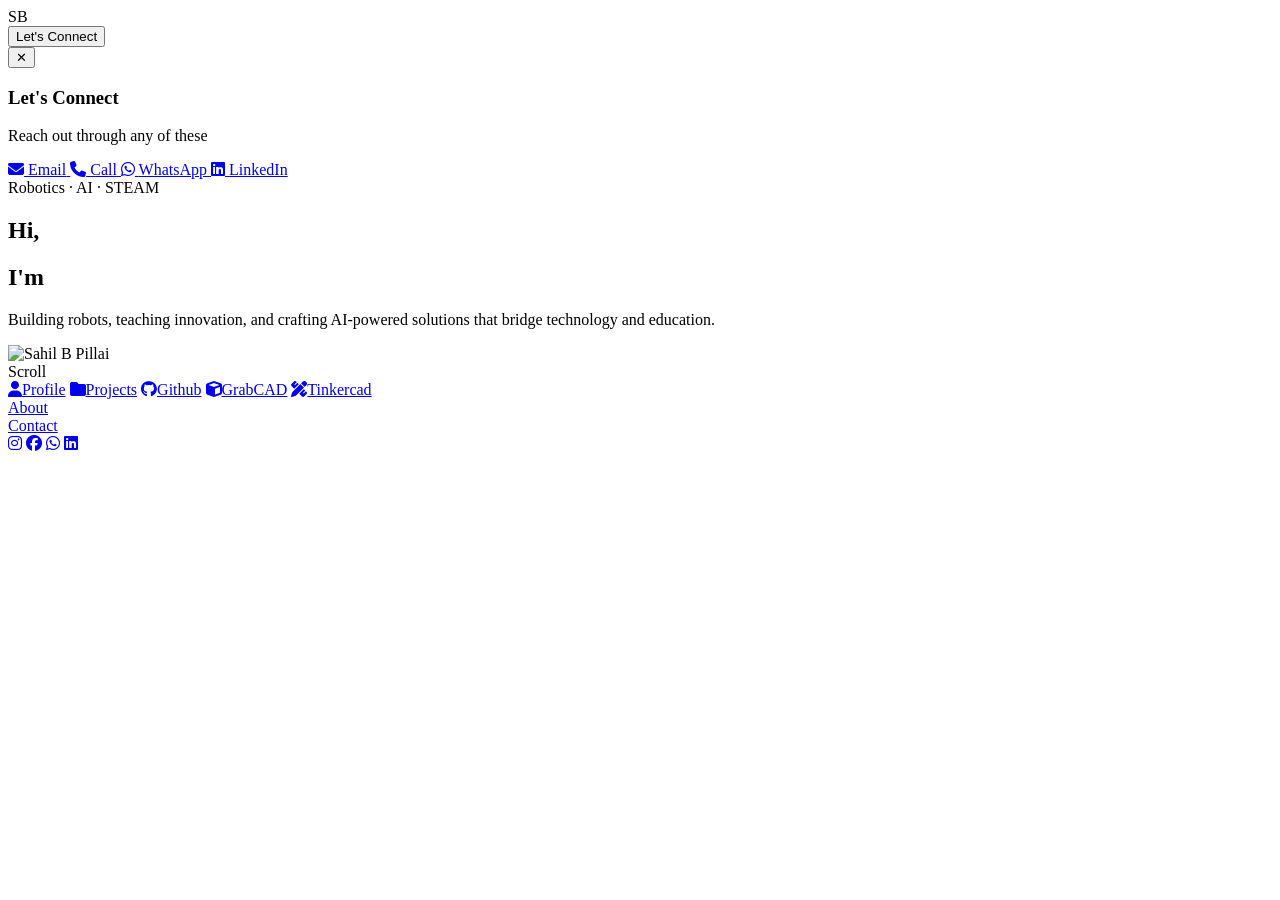
==== index.html @ fd96d24b "Add files via upload" ====
<!DOCTYPE html>
<html lang="en">
<head>
  <meta charset="UTF-8">
  <meta name="viewport" content="width=device-width, initial-scale=1.0">
  <title>Sahil B Pillai — Robotics Engineer</title>
  <link rel="stylesheet" href="style/index.css">
  <link rel="stylesheet" href="https://cdnjs.cloudflare.com/ajax/libs/font-awesome/6.5.1/css/all.min.css">
</head>
<body>

  <!-- Navbar -->
  <nav class="navbar" id="navbar">
    <div class="logo">SB</div>
    <div class="contact-btn">
      <button id="connect-btn">Let's Connect</button>
    </div>
  </nav>

  <!-- Contact Popup -->
  <div class="popup-overlay" id="popup-overlay">
    <div class="popup-card">
      <button class="popup-close" id="popup-close">✕</button>
      <h3>Let's Connect</h3>
      <p>Reach out through any of these</p>
      <div class="popup-links">
        <a href="mailto:sahilpillai117@gmail.com" class="popup-item">
          <i class="fa-solid fa-envelope"></i>
          <span>Email</span>
        </a>
        <a href="tel:+917994223905" class="popup-item">
          <i class="fa-solid fa-phone"></i>
          <span>Call</span>
        </a>
        <a href="https://wa.me/917994223905" target="_blank" class="popup-item">
          <i class="fa-brands fa-whatsapp"></i>
          <span>WhatsApp</span>
        </a>
        <a href="https://www.linkedin.com/in/sahil-b-pillai/" target="_blank" class="popup-item">
          <i class="fa-brands fa-linkedin"></i>
          <span>LinkedIn</span>
        </a>
      </div>
    </div>
  </div>

  <!-- Hero -->
  <main class="hero">
    <section class="intro">
      <div class="intro-eyebrow">Robotics · AI · STEAM</div>
      <h1>Hi,</h1>
      <h2>I'm <span id="typed-name"></span><span class="cursor"></span></h2>
      <p>Building robots, teaching innovation, and crafting AI‑powered solutions that bridge technology and education.</p>
    </section>

    <section class="photo">
      <div class="photo-frame">
        <img src="img/Lusi1.JPG" alt="Sahil B Pillai" class="profile-img">
      </div>
    </section>

    <div class="scroll-hint">
      <span>Scroll</span>
      <div class="scroll-line"></div>
    </div>
  </main>

  <!-- Side Nav -->
  <aside class="side-nav">
    <a href="aboutme.html"><i class="fa-solid fa-user"></i>Profile</a>
    <a href="projects.html"><i class="fa-solid fa-folder"></i>Projects</a>
    <a href="https://github.com/Sahilpillai006" target="_blank"><i class="fa-brands fa-github"></i>Github</a>
    <a href="https://grabcad.com/sahil.pillai-3" target="_blank"><i class="fa-solid fa-cube"></i>GrabCAD</a>
    <a href="https://www.tinkercad.com/users/9lE0QAFaSyM-sahil-b-pillai" target="_blank"><i class="fa-solid fa-pencil-ruler"></i>Tinkercad</a>
  </aside>

  <!-- Bottom Links -->
  <section class="quick-links">
    <div class="about-link"><a href="aboutme.html">About</a></div>
    <div class="contact-link"><a href="#" id="bottom-connect">Contact</a></div>
  </section>

  <!-- Social Bar -->
  <div class="social-bar">
    <a href="https://www.instagram.com/ba_ch_uz_zz?igsh=d2ExN3FqcnA3OG1h" target="_blank"><i class="fa-brands fa-instagram"></i></a>
    <a href="YOUR_FACEBOOK_URL" target="_blank"><i class="fa-brands fa-facebook"></i></a>
    <a href="https://wa.me/917994223905" target="_blank"><i class="fa-brands fa-whatsapp"></i></a>
    <a href="https://www.linkedin.com/in/sahil-b-pillai/" target="_blank"><i class="fa-brands fa-linkedin"></i></a>
  </div>

  <script src="js/index.js"></script>
</body>
</html>
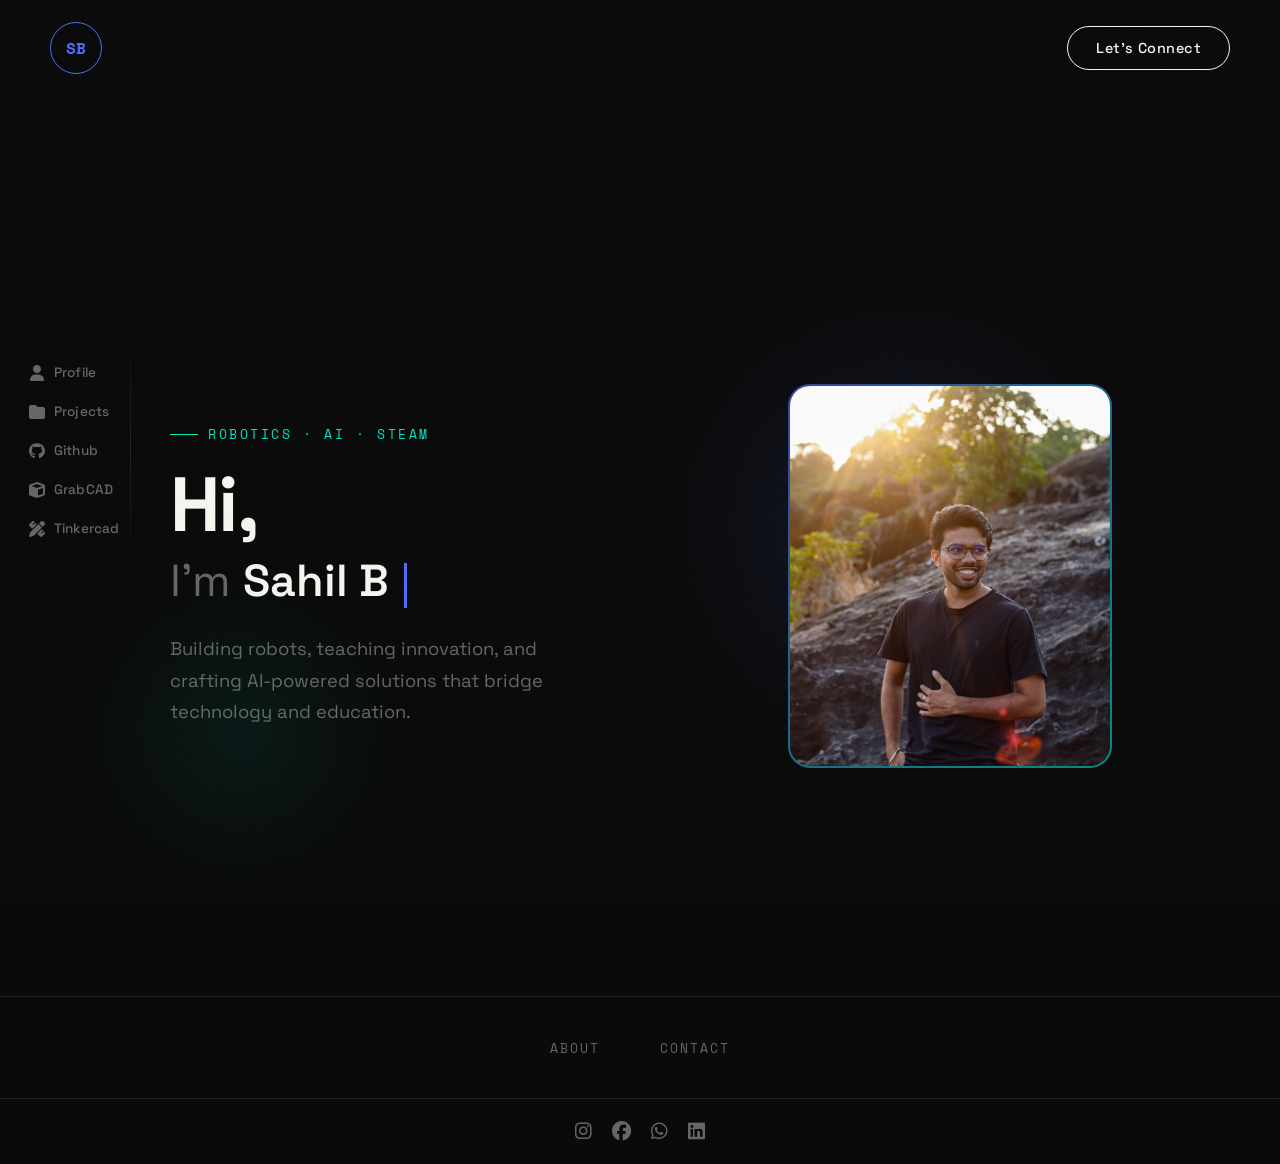
==== commit 0e2f43f9: "Update index.html" ====
--- a/index.html
+++ b/index.html
@@ -58,11 +58,6 @@
         <img src="img/Lusi1.JPG" alt="Sahil B Pillai" class="profile-img">
       </div>
     </section>
-
-    <div class="scroll-hint">
-      <span>Scroll</span>
-      <div class="scroll-line"></div>
-    </div>
   </main>
 
   <!-- Side Nav -->
@@ -90,4 +85,4 @@
 
   <script src="js/index.js"></script>
 </body>
-</html>+</html>
--- a/style/index.css
+++ b/style/index.css
@@ -0,0 +1,530 @@
+@import url('https://fonts.googleapis.com/css2?family=Space+Grotesk:wght@300;400;500;600;700&family=Space+Mono:wght@400;700&display=swap');
+
+* {
+  margin: 0;
+  padding: 0;
+  box-sizing: border-box;
+}
+
+:root {
+  --black: #0a0a0a;
+  --white: #f5f5f0;
+  --accent: #4f6ef7;
+  --accent2: #00e5c3;
+  --mid: #1a1a1a;
+  --muted: #666;
+  --border: rgba(255,255,255,0.1);
+}
+
+html { scroll-behavior: smooth; }
+
+body {
+  font-family: 'Space Grotesk', sans-serif;
+  background-color: var(--black);
+  color: var(--white);
+  overflow-x: hidden;
+}
+
+/* ── NOISE TEXTURE OVERLAY ── */
+body::before {
+  content: '';
+  position: fixed;
+  inset: 0;
+  background-image: url("data:image/svg+xml,%3Csvg viewBox='0 0 256 256' xmlns='http://www.w3.org/2000/svg'%3E%3Cfilter id='noise'%3E%3CfeTurbulence type='fractalNoise' baseFrequency='0.9' numOctaves='4' stitchTiles='stitch'/%3E%3C/filter%3E%3Crect width='100%25' height='100%25' filter='url(%23noise)' opacity='0.04'/%3E%3C/svg%3E");
+  pointer-events: none;
+  z-index: 9999;
+  opacity: 0.4;
+}
+
+/* ── NAVBAR ── */
+.navbar {
+  position: sticky;
+  top: 0; left: 0;
+  width: 100%;
+  display: flex;
+  justify-content: space-between;
+  align-items: center;
+  padding: 22px 50px;
+  z-index: 100;
+  background: transparent;
+  transition: background 0.4s ease, backdrop-filter 0.4s ease;
+}
+
+.navbar.scrolled {
+  background: rgba(10,10,10,0.85);
+  backdrop-filter: blur(16px);
+  border-bottom: 1px solid var(--border);
+}
+
+.logo {
+  width: 52px;
+  height: 52px;
+  border: 1.5px solid var(--accent);
+  border-radius: 50%;
+  display: flex;
+  justify-content: center;
+  align-items: center;
+  font-family: 'Space Mono', monospace;
+  font-size: 1rem;
+  font-weight: 700;
+  color: var(--accent);
+  cursor: pointer;
+  transition: all 0.35s ease;
+}
+
+.logo:hover {
+  background: var(--accent);
+  color: var(--black);
+  transform: rotate(15deg) scale(1.08);
+}
+
+.contact-btn button {
+  padding: 12px 28px;
+  border: 1.5px solid var(--white);
+  border-radius: 100px;
+  background: transparent;
+  color: var(--white);
+  font-family: 'Space Grotesk', sans-serif;
+  font-size: 0.9rem;
+  font-weight: 500;
+  cursor: pointer;
+  transition: all 0.3s ease;
+  letter-spacing: 0.03em;
+}
+
+.contact-btn button:hover {
+  background: var(--white);
+  color: var(--black);
+  transform: translateY(-2px);
+}
+
+/* ── HERO ── */
+.hero {
+  min-height: 100vh;
+  display: flex;
+  justify-content: center;
+  align-items: center;
+  padding: 120px 80px 60px;
+  position: relative;
+  gap: 60px;
+}
+
+/* Ambient glow */
+.hero::before {
+  content: '';
+  position: absolute;
+  top: 20%;
+  right: 10%;
+  width: 500px;
+  height: 500px;
+  background: radial-gradient(circle, rgba(79,110,247,0.12) 0%, transparent 70%);
+  pointer-events: none;
+  animation: pulse-glow 6s ease-in-out infinite alternate;
+}
+
+.hero::after {
+  content: '';
+  position: absolute;
+  bottom: 10%;
+  left: 5%;
+  width: 350px;
+  height: 350px;
+  background: radial-gradient(circle, rgba(0,229,195,0.07) 0%, transparent 70%);
+  pointer-events: none;
+  animation: pulse-glow 8s ease-in-out infinite alternate-reverse;
+}
+
+@keyframes pulse-glow {
+  from { transform: scale(1); opacity: 0.6; }
+  to { transform: scale(1.15); opacity: 1; }
+}
+
+/* ── INTRO TEXT ── */
+.intro {
+  flex: 1;
+  max-width: 560px;
+  opacity: 0;
+  transform: translateY(30px);
+  animation: fade-up 0.9s ease forwards 0.2s;
+}
+
+.intro-eyebrow {
+  font-family: 'Space Mono', monospace;
+  font-size: 0.8rem;
+  color: var(--accent2);
+  letter-spacing: 0.2em;
+  text-transform: uppercase;
+  margin-bottom: 20px;
+  display: flex;
+  align-items: center;
+  gap: 10px;
+}
+
+.intro-eyebrow::before {
+  content: '';
+  display: inline-block;
+  width: 28px;
+  height: 1.5px;
+  background: var(--accent2);
+}
+
+.intro h1 {
+  font-size: clamp(3rem, 6vw, 5.5rem);
+  font-weight: 700;
+  line-height: 1.05;
+  margin-bottom: 8px;
+  letter-spacing: -0.02em;
+}
+
+.intro h2 {
+  font-size: clamp(1.8rem, 3.5vw, 3rem);
+  font-weight: 400;
+  margin-bottom: 24px;
+  color: var(--muted);
+}
+
+.intro h2 span {
+  color: var(--white);
+  font-weight: 600;
+}
+
+.intro p {
+  font-size: 1.15rem;
+  color: var(--muted);
+  line-height: 1.7;
+  max-width: 420px;
+}
+
+/* Cursor blink after name */
+.cursor {
+  display: inline-block;
+  width: 3px;
+  height: 1em;
+  background: var(--accent);
+  margin-left: 4px;
+  vertical-align: middle;
+  animation: blink 1s step-end infinite;
+}
+
+@keyframes blink {
+  0%, 100% { opacity: 1; }
+  50% { opacity: 0; }
+}
+
+/* ── PROFILE IMAGE ── */
+.photo {
+  flex-shrink: 0;
+  opacity: 0;
+  transform: translateY(30px) scale(0.96);
+  animation: fade-up 0.9s ease forwards 0.45s;
+}
+
+.photo-frame {
+  position: relative;
+  width: 320px;
+  height: 380px;
+}
+
+.photo-frame::before {
+  content: '';
+  position: absolute;
+  inset: -2px;
+  border-radius: 22px;
+  background: linear-gradient(135deg, var(--accent), var(--accent2));
+  z-index: 0;
+  opacity: 0.6;
+  transition: opacity 0.4s;
+}
+
+.photo-frame:hover::before {
+  opacity: 1;
+  animation: spin-border 3s linear infinite;
+}
+
+@keyframes spin-border {
+  from { filter: hue-rotate(0deg); }
+  to { filter: hue-rotate(360deg); }
+}
+
+.profile-img {
+  position: relative;
+  z-index: 1;
+  width: 100%;
+  height: 100%;
+  object-fit: cover;
+  border-radius: 20px;
+  display: block;
+  transition: transform 0.5s ease;
+}
+
+.photo-frame:hover .profile-img {
+  transform: scale(1.03);
+}
+
+/* ── SIDE NAV ── */
+.side-nav {
+  position: fixed;
+  left: 28px;
+  top: 50%;
+  transform: translateY(-50%);
+  display: flex;
+  flex-direction: column;
+  gap: 22px;
+  z-index: 50;
+}
+
+.side-nav a {
+  text-decoration: none;
+  color: var(--muted);
+  font-size: 0.85rem;
+  font-weight: 500;
+  display: flex;
+  align-items: center;
+  gap: 8px;
+  transition: all 0.3s ease;
+  letter-spacing: 0.01em;
+}
+
+.side-nav a i {
+  font-size: 1rem;
+  width: 18px;
+  text-align: center;
+}
+
+.side-nav a:hover {
+  color: var(--accent2);
+  transform: translateX(5px);
+}
+
+.side-nav::after {
+  content: '';
+  position: absolute;
+  right: -12px;
+  top: -40px;
+  width: 1px;
+  height: calc(100% + 80px);
+  background: linear-gradient(to bottom, transparent, var(--border), transparent);
+}
+
+/* ── BOTTOM LINKS ── */
+.quick-links {
+  display: flex;
+  justify-content: center;
+  gap: 60px;
+  padding: 40px;
+  border-top: 1px solid var(--border);
+}
+
+.quick-links a {
+  text-decoration: none;
+  color: var(--muted);
+  font-family: 'Space Mono', monospace;
+  font-size: 0.8rem;
+  letter-spacing: 0.15em;
+  text-transform: uppercase;
+  transition: all 0.3s ease;
+  position: relative;
+}
+
+.quick-links a::after {
+  content: '';
+  position: absolute;
+  bottom: -4px;
+  left: 0;
+  width: 0;
+  height: 1px;
+  background: var(--accent);
+  transition: width 0.3s ease;
+}
+
+.quick-links a:hover {
+  color: var(--white);
+}
+
+.quick-links a:hover::after {
+  width: 100%;
+}
+
+/* ── FADE UP ANIMATION ── */
+@keyframes fade-up {
+  to {
+    opacity: 1;
+    transform: translateY(0) scale(1);
+  }
+}
+
+/* ── SCROLL INDICATOR ── */
+.scroll-hint {
+  position: absolute;
+  bottom: 32px;
+  left: 50%;
+  transform: translateX(-50%);
+  display: flex;
+  flex-direction: column;
+  align-items: center;
+  gap: 8px;
+  opacity: 0;
+  animation: fade-up 0.9s ease forwards 1s;
+}
+
+.scroll-hint span {
+  font-family: 'Space Mono', monospace;
+  font-size: 0.7rem;
+  letter-spacing: 0.15em;
+  color: var(--muted);
+  text-transform: uppercase;
+}
+
+.scroll-line {
+  width: 1px;
+  height: 40px;
+  background: linear-gradient(to bottom, var(--accent), transparent);
+  animation: scroll-pulse 2s ease-in-out infinite;
+}
+
+@keyframes scroll-pulse {
+  0%, 100% { opacity: 0.3; transform: scaleY(1); }
+  50% { opacity: 1; transform: scaleY(1.2); }
+}
+
+/* ── RESPONSIVE ── */
+@media (max-width: 768px) {
+  .hero { flex-direction: column-reverse; padding: 100px 24px 60px; text-align: center; }
+  .intro p { max-width: 100%; }
+  .intro-eyebrow { justify-content: center; }
+  .photo-frame { width: 240px; height: 280px; }
+  .side-nav { display: none; }
+  .navbar { padding: 18px 24px; }
+}
+
+/* ── POPUP ── */
+.popup-overlay {
+  position: fixed;
+  inset: 0;
+  background: rgba(0,0,0,0.7);
+  backdrop-filter: blur(8px);
+  z-index: 1000;
+  display: flex;
+  justify-content: center;
+  align-items: center;
+  opacity: 0;
+  pointer-events: none;
+  transition: opacity 0.3s ease;
+}
+
+.popup-overlay.active {
+  opacity: 1;
+  pointer-events: all;
+}
+
+.popup-card {
+  background: #111;
+  border: 1px solid var(--border);
+  border-radius: 20px;
+  padding: 40px;
+  width: 90%;
+  max-width: 380px;
+  text-align: center;
+  position: relative;
+  transform: translateY(20px);
+  transition: transform 0.3s ease;
+}
+
+.popup-overlay.active .popup-card {
+  transform: translateY(0);
+}
+
+.popup-card h3 {
+  font-size: 1.4rem;
+  font-weight: 700;
+  margin-bottom: 6px;
+}
+
+.popup-card p {
+  color: var(--muted);
+  font-size: 0.9rem;
+  margin-bottom: 28px;
+}
+
+.popup-close {
+  position: absolute;
+  top: 16px;
+  right: 18px;
+  background: none;
+  border: none;
+  color: var(--muted);
+  font-size: 1rem;
+  cursor: pointer;
+  transition: color 0.2s;
+}
+
+.popup-close:hover { color: var(--white); }
+
+.popup-links {
+  display: grid;
+  grid-template-columns: 1fr 1fr;
+  gap: 12px;
+}
+
+.popup-item {
+  display: flex;
+  flex-direction: column;
+  align-items: center;
+  gap: 8px;
+  text-decoration: none;
+  color: var(--muted);
+  background: rgba(255,255,255,0.04);
+  border: 1px solid var(--border);
+  border-radius: 12px;
+  padding: 18px 12px;
+  transition: all 0.3s ease;
+  font-size: 0.88rem;
+}
+
+.popup-item i { font-size: 1.4rem; }
+
+.popup-item:hover {
+  color: var(--white);
+  border-color: var(--accent2);
+  background: rgba(0,229,195,0.06);
+  transform: translateY(-2px);
+}
+
+/* ── SOCIAL BAR ── */
+.social-bar {
+  display: flex;
+  justify-content: center;
+  gap: 20px;
+  padding: 20px 40px;
+  border-top: 1px solid var(--border);
+}
+
+.social-bar a {
+  color: var(--muted);
+  font-size: 1.2rem;
+  transition: all 0.3s ease;
+}
+
+.social-bar a:hover {
+  color: var(--accent2);
+  transform: translateY(-3px);
+}
+
+/* ── PAGE TRANSITIONS ── */
+.page-exit-circle .photo-frame {
+  animation: shrink-to-circle 0.5s ease forwards;
+}
+
+.page-exit-none .photo-frame {
+  animation: shrink-to-none 0.5s ease forwards;
+}
+
+@keyframes shrink-to-circle {
+  0%   { border-radius: 20px; transform: scale(1); opacity: 1; }
+  100% { border-radius: 50%; transform: scale(0.15); opacity: 0; }
+}
+
+@keyframes shrink-to-none {
+  0%   { border-radius: 20px; transform: scale(1); opacity: 1; }
+  100% { border-radius: 20px; transform: scale(0); opacity: 0; }
+}
